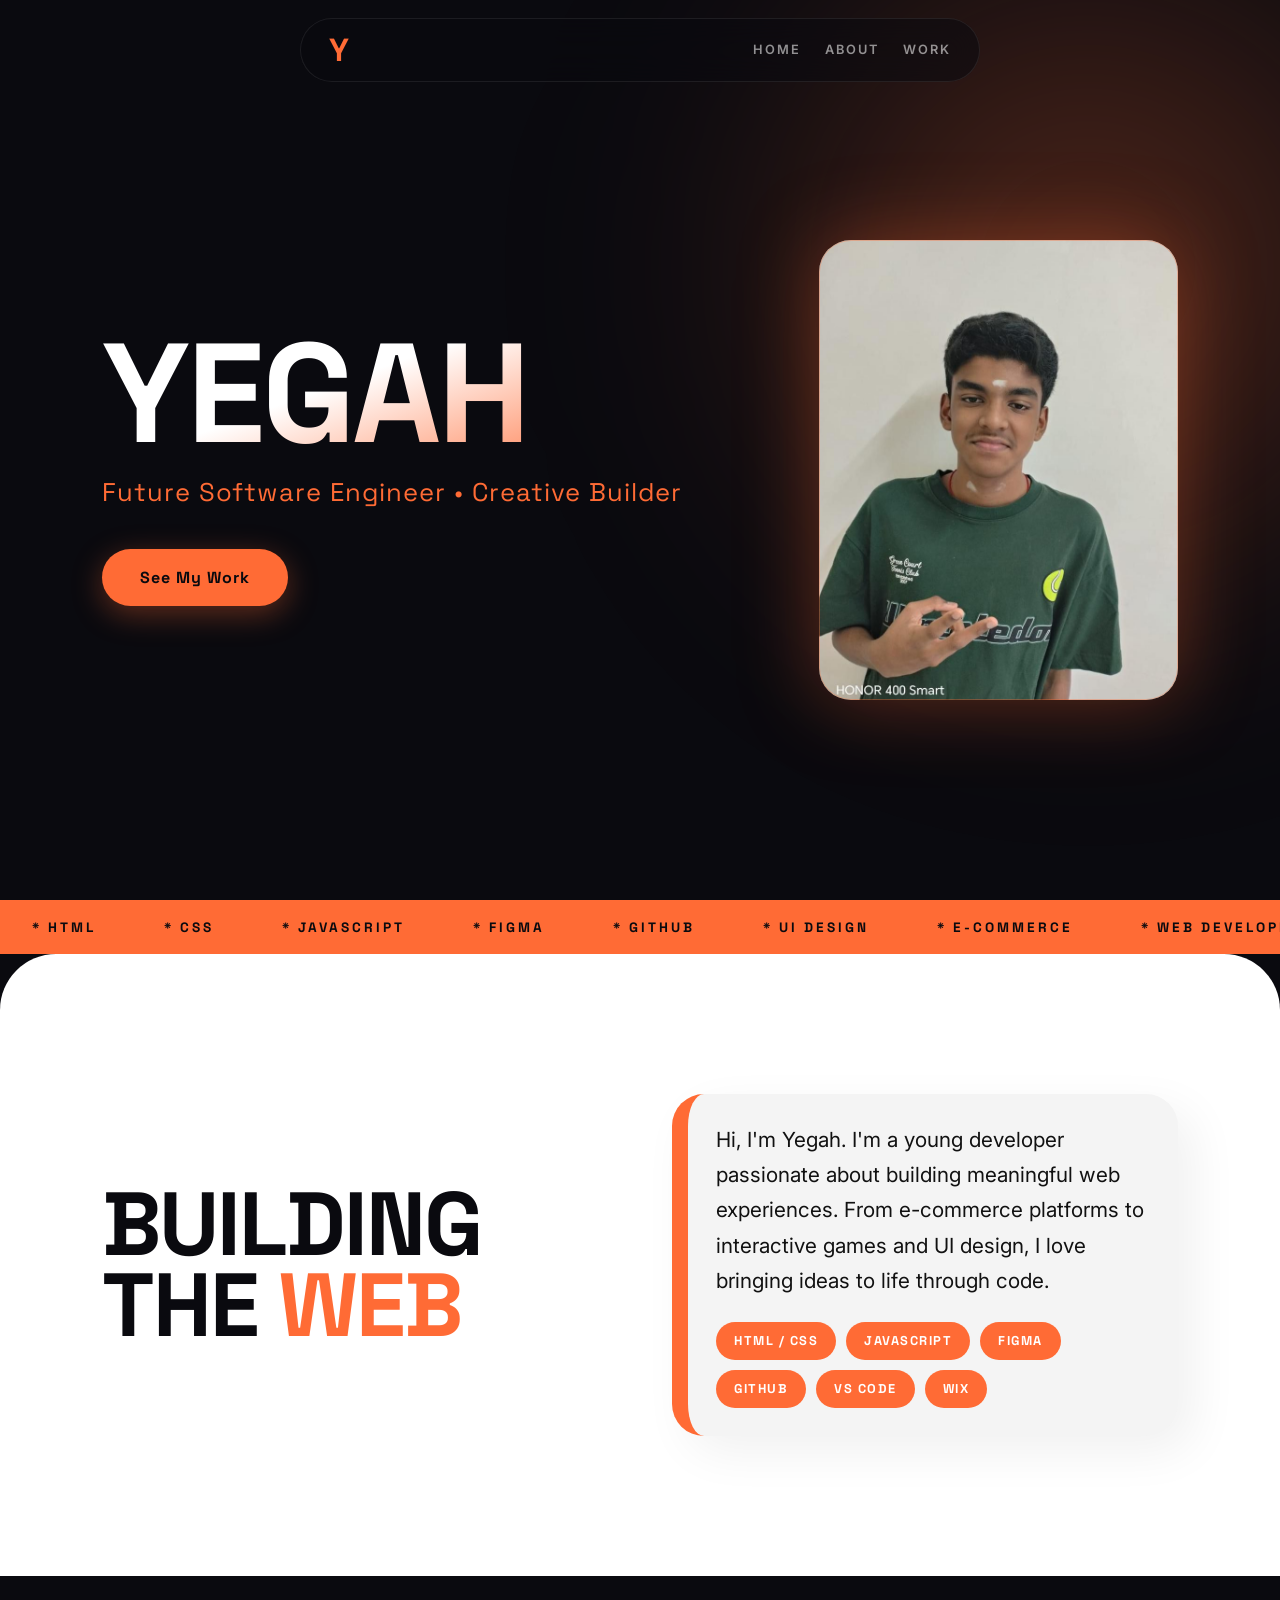
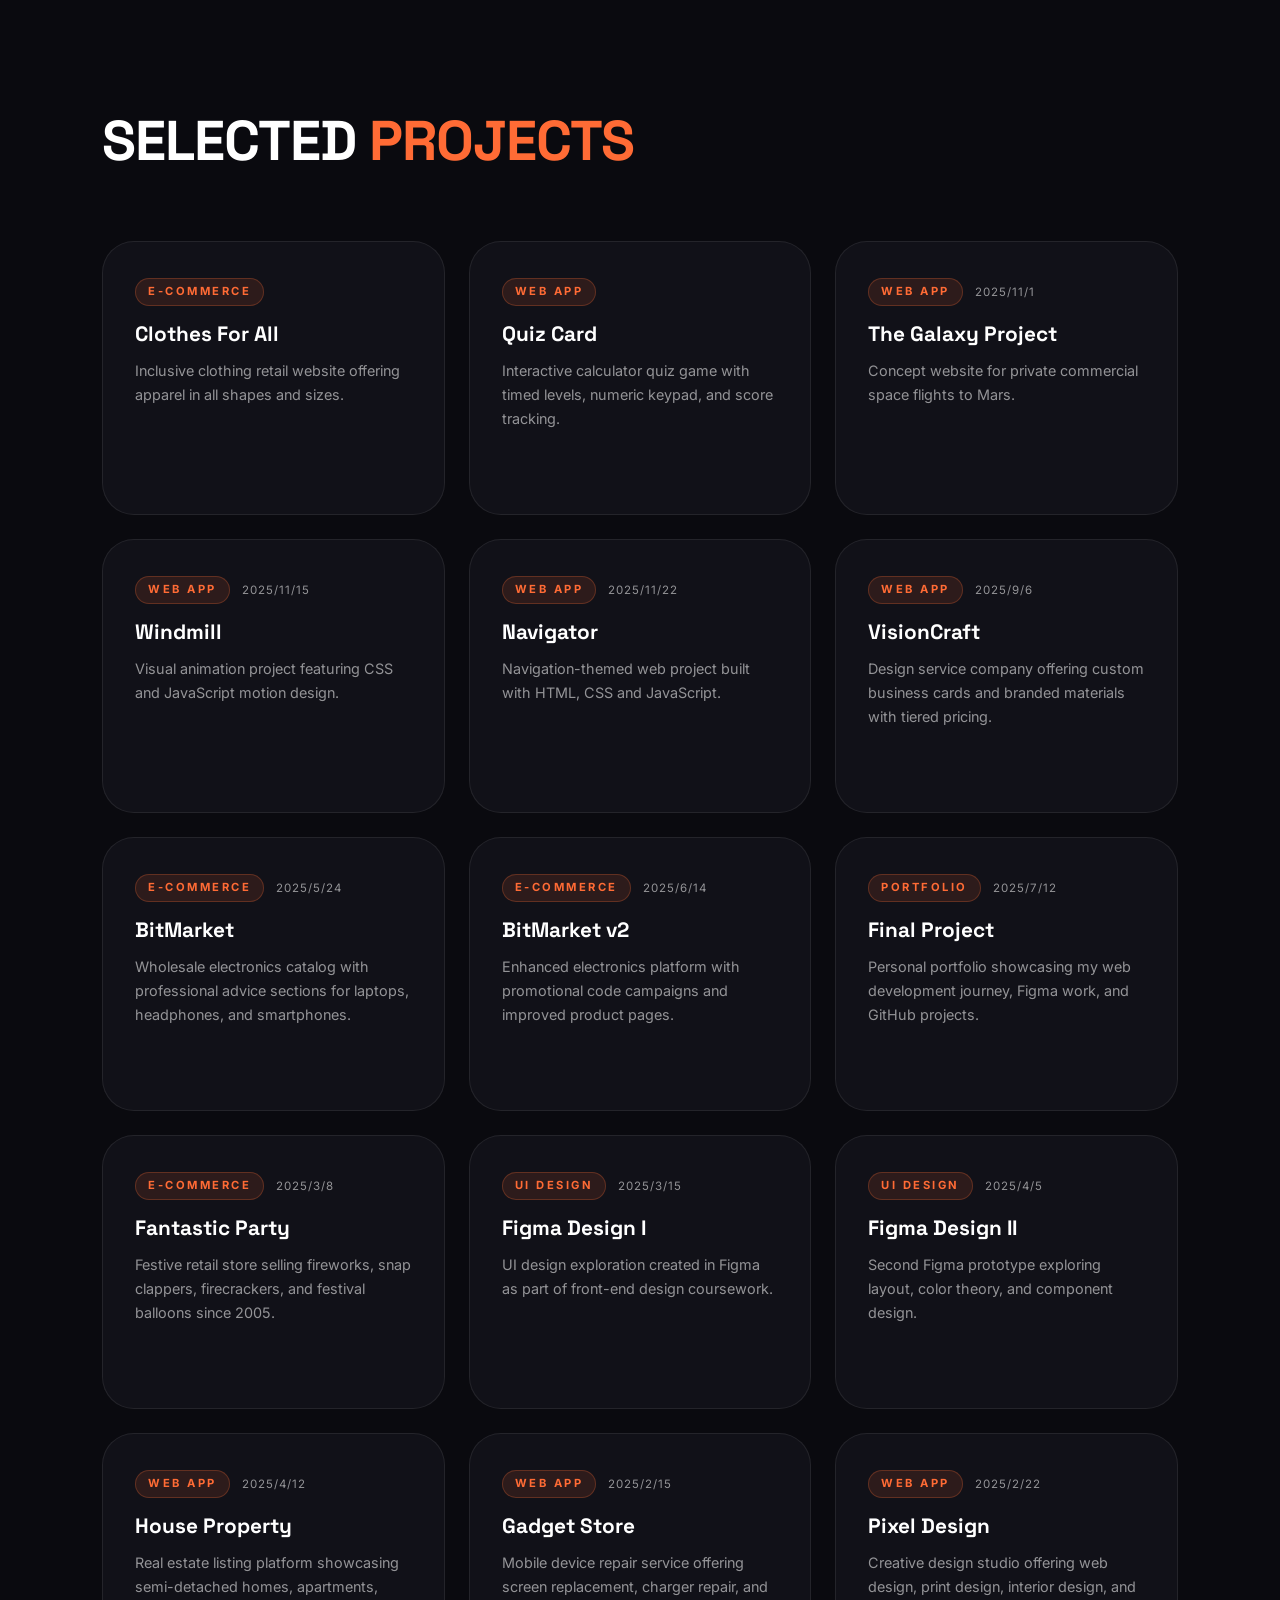
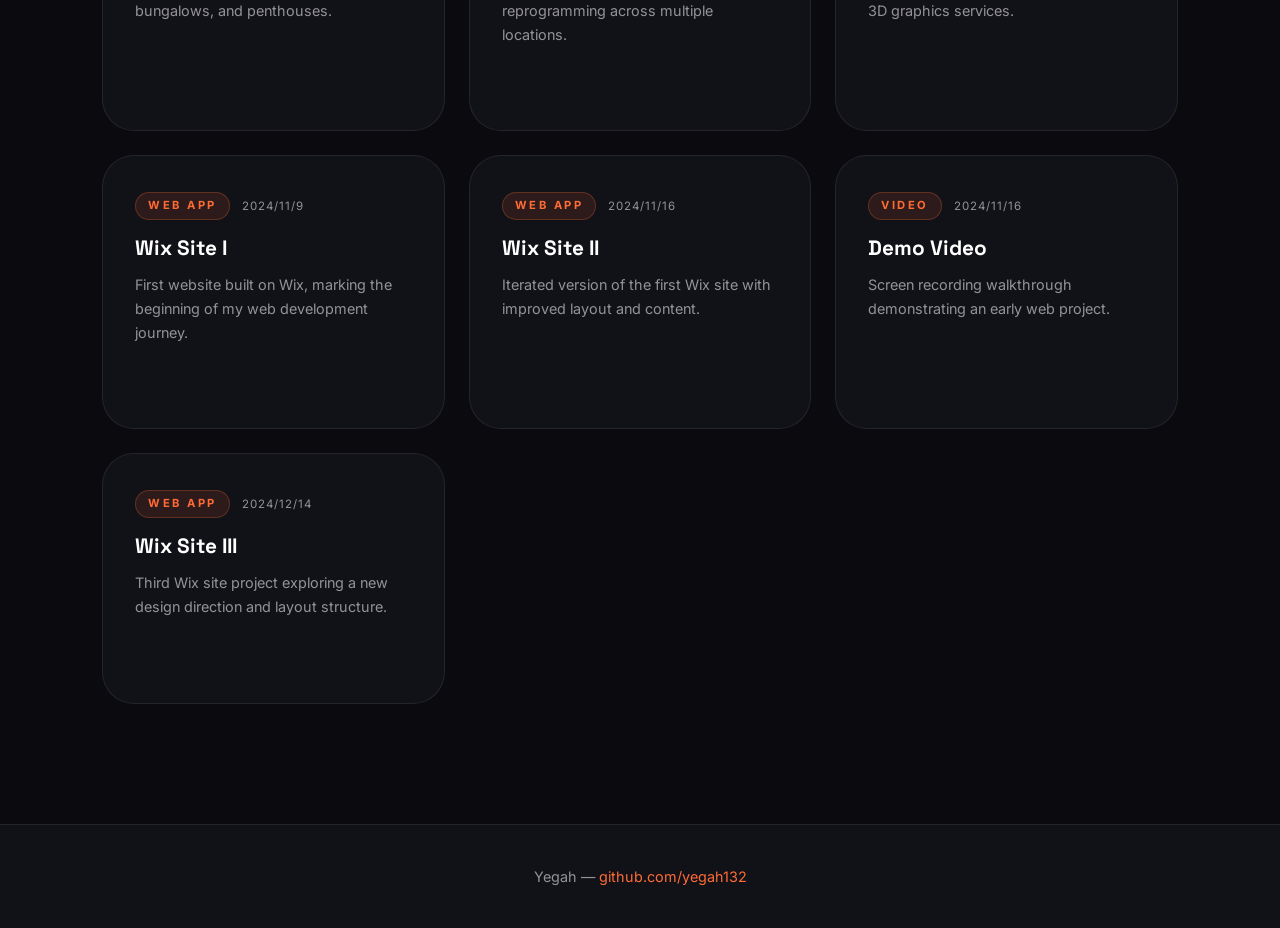
==== Yegah/index.html @ cb4def36 "add Yegah portfolio and expand all students' project lists - Add complete Yegah portfolio (index.htm" ====
<!DOCTYPE html>
<html lang="en">
<head>
    <meta charset="UTF-8">
    <meta name="viewport" content="width=device-width, initial-scale=1.0">
    <title>Yegah | Web Developer</title>
    <link rel="stylesheet" href="static/style.css">
    <link rel="preconnect" href="https://fonts.googleapis.com">
    <link rel="preconnect" href="https://fonts.gstatic.com" crossorigin>
    <link href="https://fonts.googleapis.com/css2?family=Space+Grotesk:wght@400;600;700&family=Inter:wght@300;400;500&display=swap" rel="stylesheet">
</head>
<body>

    <div class="blob"></div>

    <header>
        <a href="#home" class="logo">Y</a>
        <nav>
            <a href="#home">Home</a>
            <a href="#about">About</a>
            <a href="#projects">Work</a>
        </nav>
    </header>

    <section class="hero" id="home">
        <div class="hero-content">
            <h1>YEGAH</h1>
            <p class="tagline">Future Software Engineer &bull; Creative Builder</p>
            <a href="#projects" class="btn-folio">See My Work</a>
        </div>
        <div class="hero-image">
            <img src="assets/profile.jpeg" alt="Yegah">
        </div>
    </section>

    <div class="marquee-wrap">
        <div class="marquee-track">
            <span>HTML</span>
            <span>CSS</span>
            <span>JavaScript</span>
            <span>Figma</span>
            <span>GitHub</span>
            <span>UI Design</span>
            <span>E-Commerce</span>
            <span>Web Development</span>
            <span>HTML</span>
            <span>CSS</span>
            <span>JavaScript</span>
            <span>Figma</span>
            <span>GitHub</span>
            <span>UI Design</span>
            <span>E-Commerce</span>
            <span>Web Development</span>
        </div>
    </div>

    <section class="about" id="about">
        <div class="about-inner">
            <h2 class="about-heading">BUILDING<br>THE <em>WEB</em></h2>
            <div class="about-card">
                <p>
                    Hi, I'm Yegah. I'm a young developer passionate about building meaningful web experiences.
                    From e-commerce platforms to interactive games and UI design, I love bringing ideas to life through code.
                </p>
                <ul class="skills-list">
                    <li>HTML / CSS</li>
                    <li>JavaScript</li>
                    <li>Figma</li>
                    <li>GitHub</li>
                    <li>VS Code</li>
                    <li>Wix</li>
                </ul>
            </div>
        </div>
    </section>

    <section class="projects" id="projects">
        <h2 class="section-header">SELECTED <span>PROJECTS</span></h2>
        <div class="project-grid" id="project-grid"></div>
    </section>

    <footer>
        <p>Yegah &mdash; <a href="https://github.com/yegah132" target="_blank">github.com/yegah132</a></p>
    </footer>

    <script src="static/script.js"></script>
</body>
</html>
---- Yegah/static/style.css ----
:root {
    --bg: #0a0a0f;
    --surface: #111118;
    --accent: #ff6b35;
    --accent-glow: rgba(255, 107, 53, 0.35);
    --accent-dim: rgba(255, 107, 53, 0.12);
    --white: #ffffff;
    --muted: rgba(255, 255, 255, 0.55);
    --border: rgba(255, 255, 255, 0.08);
    --nav-bg: rgba(10, 10, 15, 0.55);
    --transition: all 0.55s cubic-bezier(0.23, 1, 0.32, 1);
    --radius-lg: 56px;
    --radius-md: 32px;
    --radius-pill: 999px;
}

*, *::before, *::after {
    margin: 0;
    padding: 0;
    box-sizing: border-box;
}

html {
    scroll-behavior: smooth;
    font-size: 16px;
}

body {
    background-color: var(--bg);
    color: var(--white);
    font-family: 'Inter', sans-serif;
    overflow-x: hidden;
    line-height: 1.6;
    -webkit-font-smoothing: antialiased;
}

/* --- Ambient blob --- */
.blob {
    position: fixed;
    top: -20vh;
    right: -20vw;
    width: 70vw;
    height: 70vw;
    background: radial-gradient(circle, var(--accent-glow) 0%, transparent 65%);
    z-index: -1;
    filter: blur(120px);
    pointer-events: none;
    animation: drift 22s infinite alternate ease-in-out;
}

@keyframes drift {
    from { transform: translate(0, 0) rotate(0deg); }
    to   { transform: translate(-12vw, 12vh) rotate(20deg); }
}

/* --- Navigation --- */
header {
    position: fixed;
    top: 18px;
    left: 50%;
    transform: translateX(-50%);
    width: min(680px, 90%);
    height: 64px;
    display: flex;
    justify-content: space-between;
    align-items: center;
    padding: 0 28px;
    z-index: 1000;
    background: var(--nav-bg);
    backdrop-filter: blur(16px);
    -webkit-backdrop-filter: blur(16px);
    border: 1px solid var(--border);
    border-radius: var(--radius-pill);
}

.logo {
    font-family: 'Space Grotesk', sans-serif;
    font-size: 2rem;
    font-weight: 700;
    color: var(--accent);
    text-decoration: none;
    line-height: 1;
}

nav {
    display: flex;
    gap: 24px;
}

nav a {
    text-decoration: none;
    color: var(--muted);
    font-size: 0.8rem;
    font-weight: 600;
    letter-spacing: 2px;
    text-transform: uppercase;
    transition: var(--transition);
}

nav a:hover {
    color: var(--accent);
}

/* --- Hero --- */
.hero {
    min-height: 100vh;
    display: flex;
    align-items: center;
    justify-content: space-between;
    gap: 40px;
    padding: 120px 8% 80px;
}

.hero-content {
    flex: 1;
    max-width: 600px;
}

.hero-content h1 {
    font-family: 'Space Grotesk', sans-serif;
    font-size: clamp(4.5rem, 11vw, 10rem);
    font-weight: 700;
    line-height: 0.85;
    letter-spacing: -3px;
    background: linear-gradient(160deg, var(--white) 40%, var(--accent) 100%);
    -webkit-background-clip: text;
    -webkit-text-fill-color: transparent;
    background-clip: text;
}

.hero-content .tagline {
    font-family: 'Space Grotesk', sans-serif;
    font-size: clamp(1.1rem, 2.5vw, 1.6rem);
    color: var(--accent);
    margin: 18px 0 36px;
    font-weight: 400;
    letter-spacing: 1px;
}

.btn-folio {
    display: inline-block;
    padding: 16px 38px;
    background: var(--accent);
    color: var(--bg);
    font-family: 'Space Grotesk', sans-serif;
    font-size: 1rem;
    font-weight: 700;
    letter-spacing: 1px;
    text-decoration: none;
    border-radius: var(--radius-pill);
    transition: var(--transition);
    box-shadow: 0 8px 30px var(--accent-glow);
}

.btn-folio:hover {
    transform: translateY(-4px);
    background: var(--white);
    box-shadow: 0 14px 40px var(--accent-glow);
}

.hero-image {
    flex-shrink: 0;
    width: clamp(220px, 28vw, 380px);
    height: clamp(280px, 36vw, 480px);
    border-radius: var(--radius-md);
    overflow: hidden;
    position: relative;
    box-shadow: 0 0 80px var(--accent-glow);
    transition: var(--transition);
}

.hero-image::after {
    content: '';
    position: absolute;
    inset: 0;
    border-radius: var(--radius-md);
    border: 1.5px solid rgba(255, 107, 53, 0.35);
}

.hero-image:hover {
    box-shadow: 0 0 120px rgba(255, 107, 53, 0.5);
    transform: scale(1.02);
}

.hero-image img {
    width: 100%;
    height: 100%;
    object-fit: cover;
    display: block;
}

/* --- Marquee --- */
.marquee-wrap {
    overflow: hidden;
    background: var(--accent);
    padding: 14px 0;
    white-space: nowrap;
}

.marquee-track {
    display: inline-block;
    animation: scroll-left 28s linear infinite;
}

.marquee-track span {
    font-family: 'Space Grotesk', sans-serif;
    font-size: 0.85rem;
    font-weight: 700;
    letter-spacing: 3px;
    text-transform: uppercase;
    color: var(--bg);
    margin: 0 32px;
}

.marquee-track span::before {
    content: '* ';
}

@keyframes scroll-left {
    from { transform: translateX(0); }
    to   { transform: translateX(-50%); }
}

/* --- About --- */
.about {
    background: var(--white);
    color: #0a0a0f;
    padding: 140px 8%;
    border-radius: var(--radius-lg) var(--radius-lg) 0 0;
}

.about-inner {
    display: grid;
    grid-template-columns: repeat(auto-fit, minmax(280px, 1fr));
    gap: 64px;
    align-items: center;
    max-width: 1100px;
    margin: 0 auto;
}

.about-heading {
    font-family: 'Space Grotesk', sans-serif;
    font-size: clamp(3rem, 7vw, 6.5rem);
    font-weight: 700;
    line-height: 0.9;
    letter-spacing: -2px;
    color: #0a0a0f;
}

.about-heading em {
    color: var(--accent);
    font-style: normal;
}

.about-card {
    background: #f4f4f4;
    padding: clamp(28px, 5%, 52px);
    border-radius: var(--radius-md);
    border-left: 16px solid var(--accent);
    font-size: clamp(1rem, 1.8vw, 1.3rem);
    line-height: 1.7;
    color: #111;
    box-shadow: 16px 16px 48px rgba(0, 0, 0, 0.06);
}

.skills-list {
    display: flex;
    flex-wrap: wrap;
    gap: 10px;
    margin-top: 24px;
    list-style: none;
}

.skills-list li {
    background: var(--accent);
    color: #fff;
    font-family: 'Space Grotesk', sans-serif;
    font-size: 0.8rem;
    font-weight: 700;
    letter-spacing: 1.5px;
    text-transform: uppercase;
    padding: 8px 18px;
    border-radius: var(--radius-pill);
}

/* --- Projects --- */
.projects {
    padding: 120px 8%;
    background: var(--bg);
}

.section-header {
    font-family: 'Space Grotesk', sans-serif;
    font-size: clamp(2rem, 5vw, 3.5rem);
    font-weight: 700;
    letter-spacing: -1px;
    margin-bottom: 56px;
    color: var(--white);
}

.section-header span {
    color: var(--accent);
}

.project-grid {
    display: grid;
    grid-template-columns: repeat(auto-fill, minmax(300px, 1fr));
    gap: 24px;
}

.project-card {
    background: var(--surface);
    border: 1px solid var(--border);
    border-radius: var(--radius-md);
    padding: 36px 32px;
    display: flex;
    flex-direction: column;
    gap: 12px;
    text-decoration: none;
    color: var(--white);
    position: relative;
    overflow: hidden;
    transition: var(--transition);
    min-height: 220px;
}

.project-card::before {
    content: '';
    position: absolute;
    inset: 0;
    background: var(--accent-dim);
    opacity: 0;
    transition: var(--transition);
}

.project-card:hover {
    border-color: var(--accent);
    transform: translateY(-8px);
    box-shadow: 0 20px 50px var(--accent-glow);
}

.project-card:hover::before {
    opacity: 1;
}

.card-meta {
    display: flex;
    align-items: center;
    gap: 12px;
}

.card-category {
    font-size: 0.7rem;
    font-weight: 700;
    letter-spacing: 2.5px;
    text-transform: uppercase;
    color: var(--accent);
    background: var(--accent-dim);
    padding: 4px 12px;
    border-radius: var(--radius-pill);
    border: 1px solid rgba(255, 107, 53, 0.25);
}

.card-date {
    font-size: 0.72rem;
    color: var(--muted);
    letter-spacing: 1px;
}

.card-title {
    font-family: 'Space Grotesk', sans-serif;
    font-size: 1.3rem;
    font-weight: 700;
    line-height: 1.2;
    color: var(--white);
    margin-top: 4px;
}

.card-desc {
    font-size: 0.9rem;
    color: var(--muted);
    line-height: 1.65;
    flex: 1;
}

.card-arrow {
    font-size: 1.4rem;
    color: var(--accent);
    align-self: flex-end;
    transition: var(--transition);
    opacity: 0;
}

.project-card:hover .card-arrow {
    opacity: 1;
    transform: translateY(-3px);
}

/* --- Footer --- */
footer {
    background: var(--surface);
    border-top: 1px solid var(--border);
    text-align: center;
    padding: 40px 20px;
    font-size: 0.9rem;
    color: var(--muted);
}

footer a {
    color: var(--accent);
    text-decoration: none;
}

footer a:hover {
    text-decoration: underline;
}

/* --- Responsive --- */
@media (max-width: 860px) {
    header {
        top: 12px;
        width: 92%;
        height: 56px;
        padding: 0 20px;
    }

    .hero {
        flex-direction: column-reverse;
        text-align: center;
        padding-top: 130px;
        align-items: center;
    }

    .hero-content {
        max-width: 100%;
    }

    .hero-image {
        width: 200px;
        height: 250px;
    }

    .about {
        padding: 100px 6%;
    }

    .projects {
        padding: 80px 6%;
    }
}
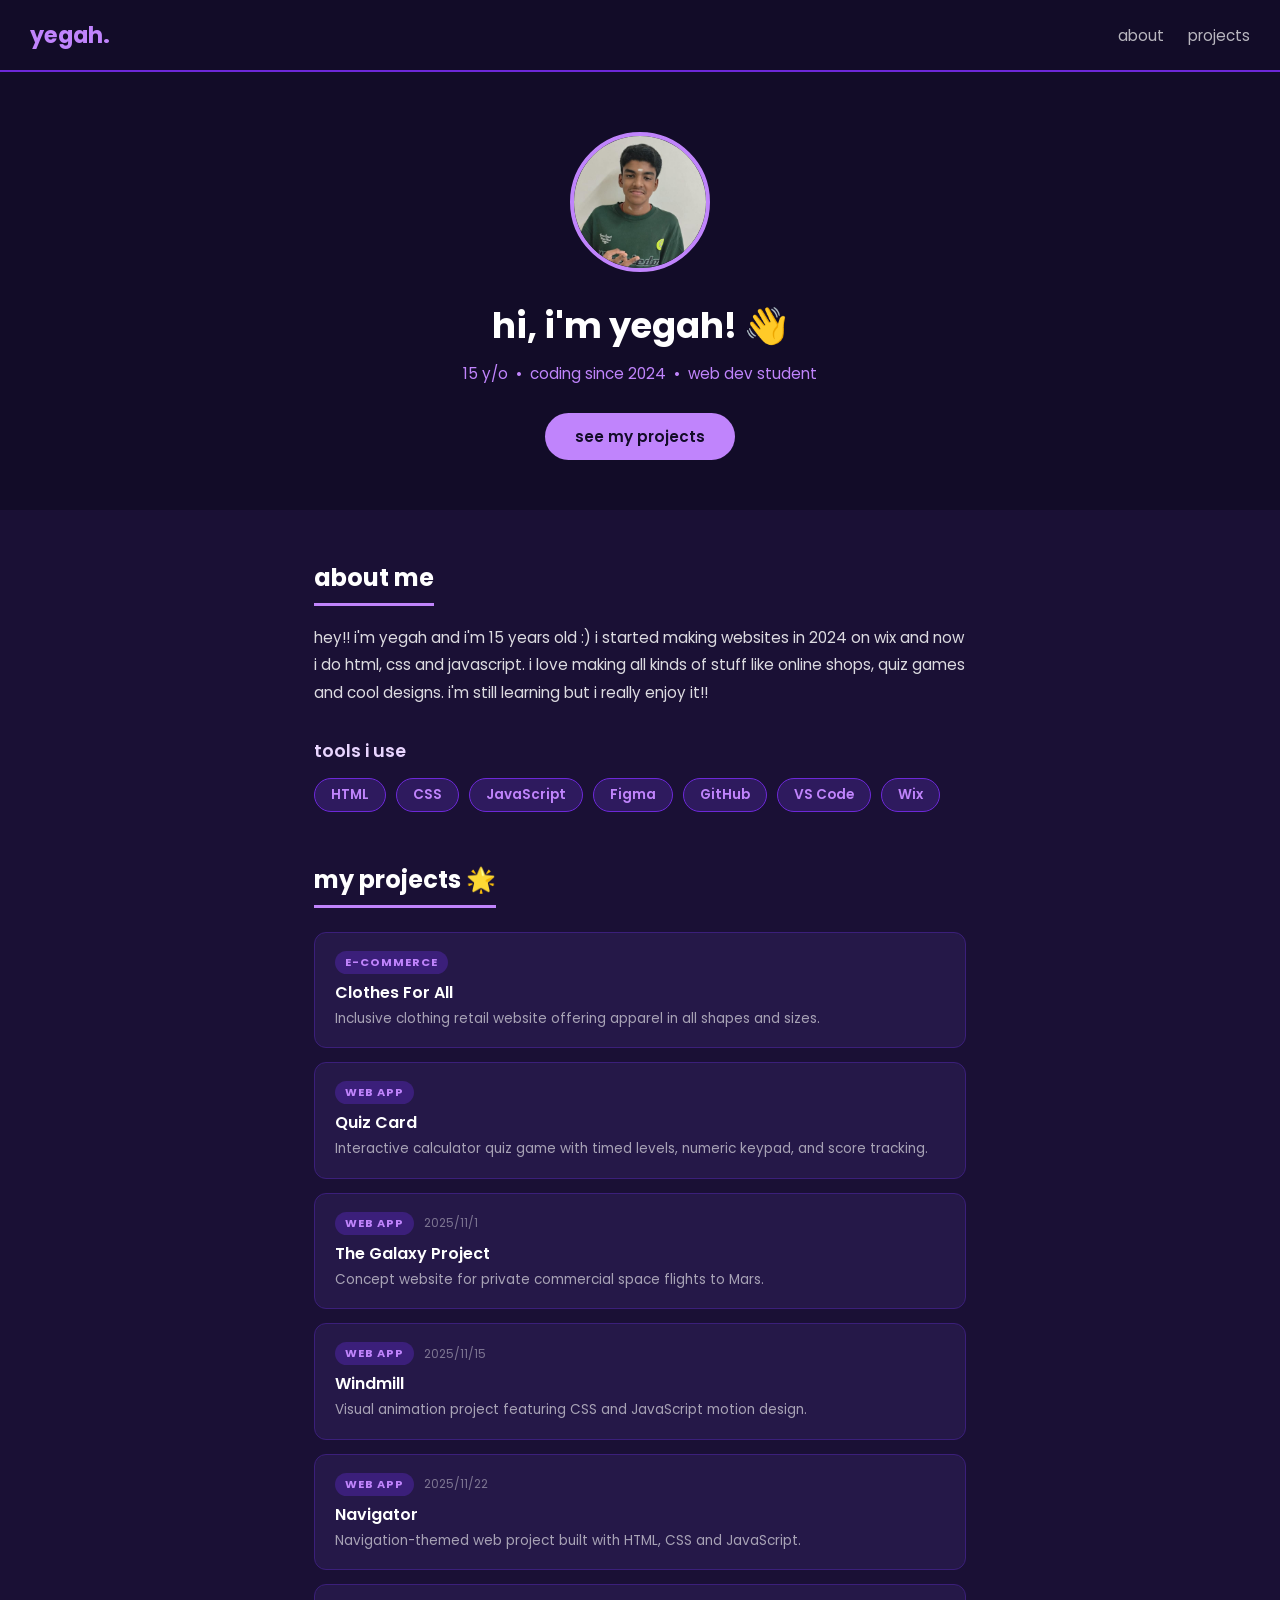
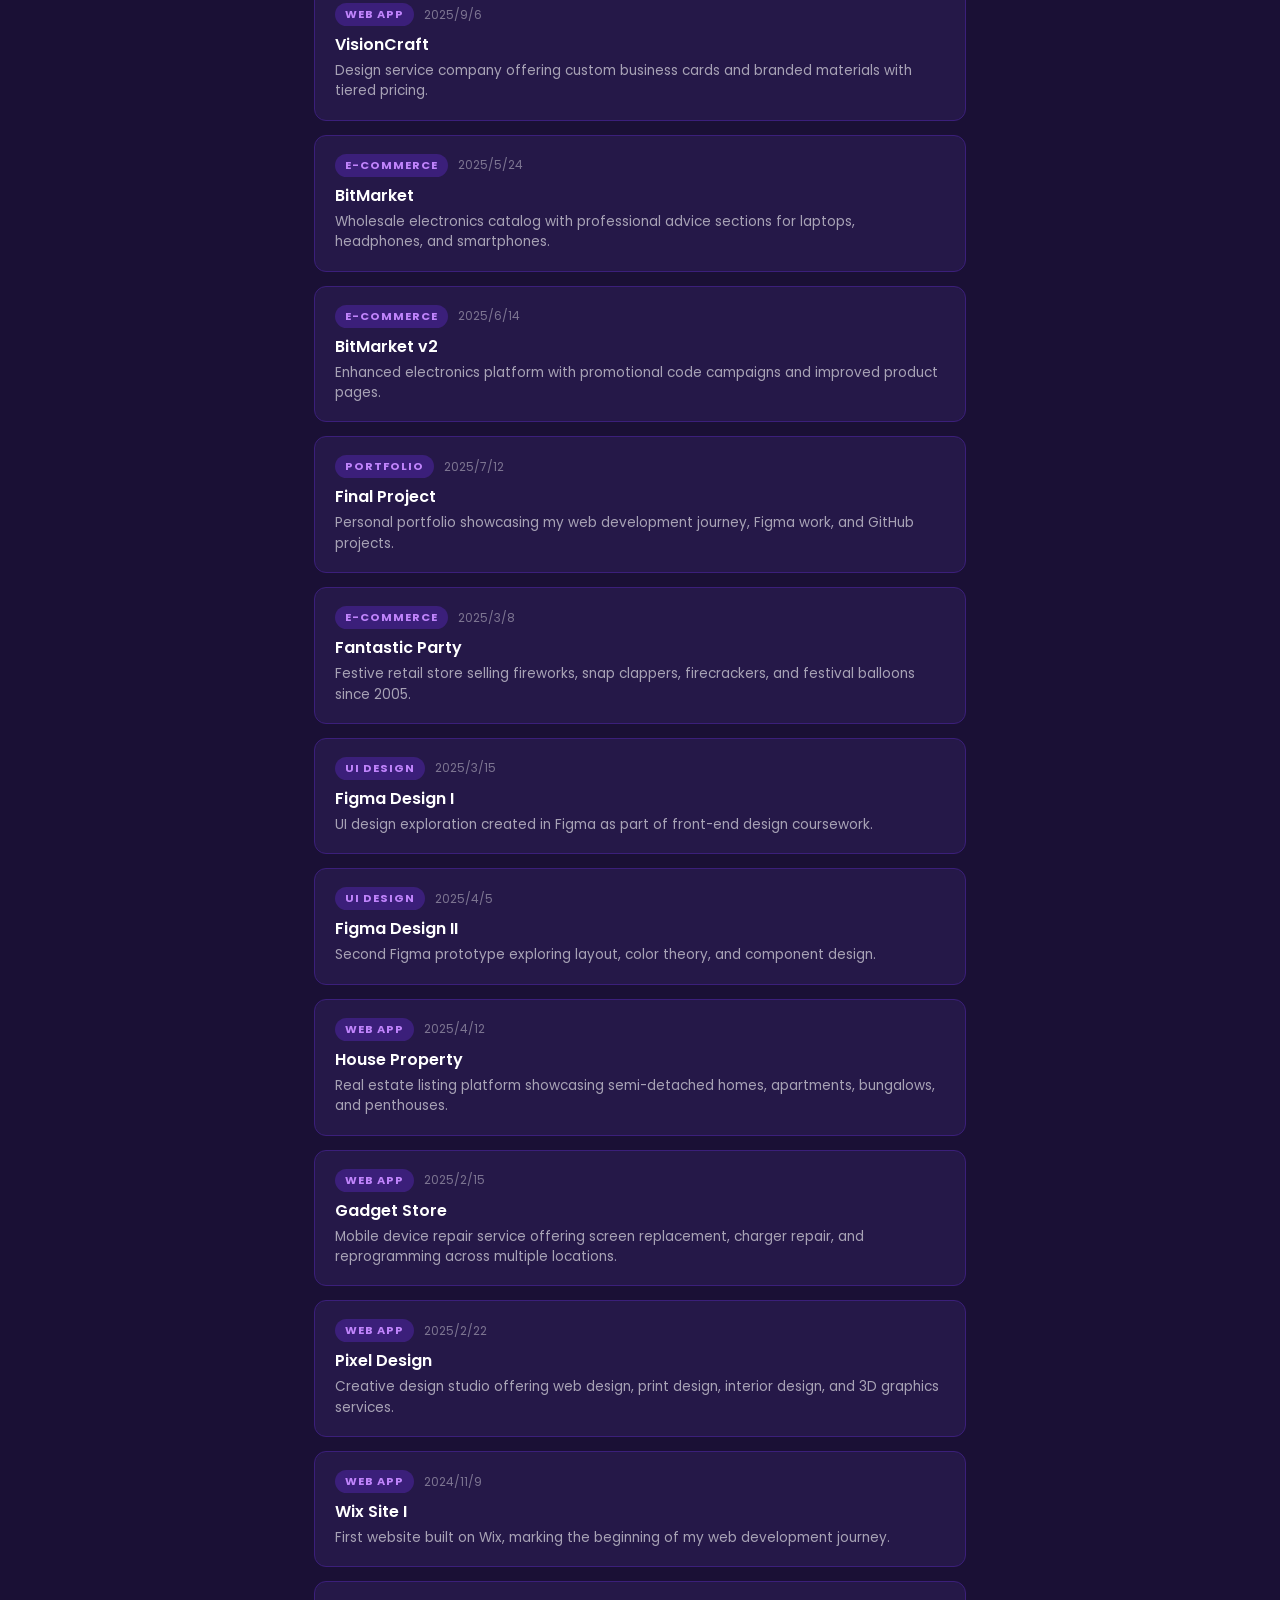
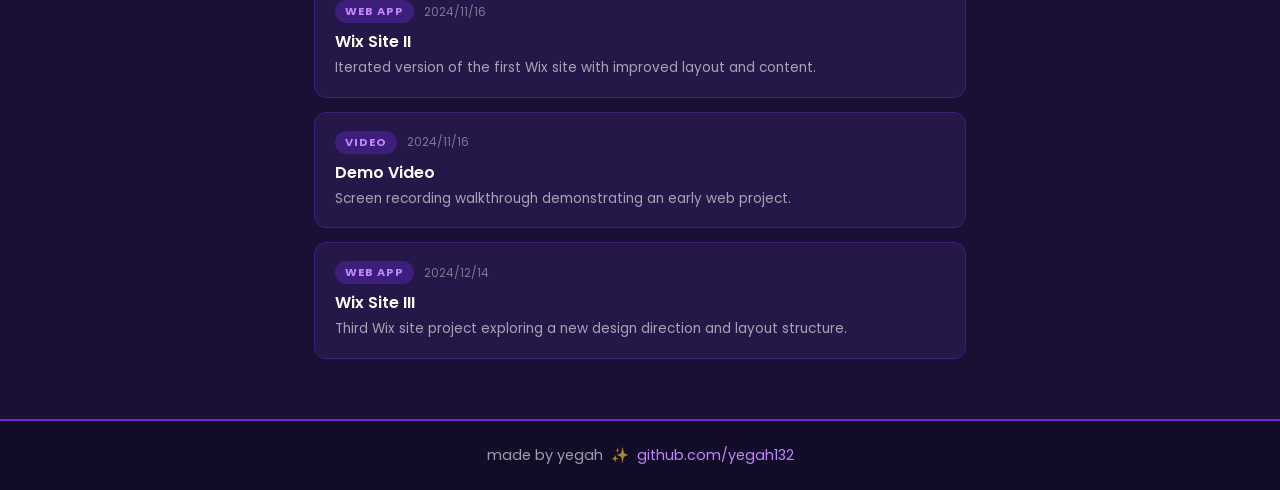
==== commit 923ef433: "redesign Yegah portfolio to match student-level aesthetic Replace agency-style design (blob, marquee" ====
--- a/Yegah/index.html
+++ b/Yegah/index.html
@@ -3,86 +3,59 @@
 <head>
     <meta charset="UTF-8">
     <meta name="viewport" content="width=device-width, initial-scale=1.0">
-    <title>Yegah | Web Developer</title>
+    <title>Yegah's Portfolio</title>
     <link rel="stylesheet" href="static/style.css">
     <link rel="preconnect" href="https://fonts.googleapis.com">
     <link rel="preconnect" href="https://fonts.gstatic.com" crossorigin>
-    <link href="https://fonts.googleapis.com/css2?family=Space+Grotesk:wght@400;600;700&family=Inter:wght@300;400;500&display=swap" rel="stylesheet">
+    <link href="https://fonts.googleapis.com/css2?family=Poppins:wght@400;600;700&display=swap" rel="stylesheet">
 </head>
 <body>
 
-    <div class="blob"></div>
+<header>
+    <span class="logo">yegah.</span>
+    <nav>
+        <a href="#about">about</a>
+        <a href="#projects">projects</a>
+    </nav>
+</header>
 
-    <header>
-        <a href="#home" class="logo">Y</a>
-        <nav>
-            <a href="#home">Home</a>
-            <a href="#about">About</a>
-            <a href="#projects">Work</a>
-        </nav>
-    </header>
+<section class="hero" id="home">
+    <img src="assets/profile.jpeg" alt="Yegah" class="profile-pic">
+    <h1>hi, i'm yegah! &#128075;</h1>
+    <p class="tagline">15 y/o &nbsp;&bull;&nbsp; coding since 2024 &nbsp;&bull;&nbsp; web dev student</p>
+    <a href="#projects" class="btn">see my projects</a>
+</section>
 
-    <section class="hero" id="home">
-        <div class="hero-content">
-            <h1>YEGAH</h1>
-            <p class="tagline">Future Software Engineer &bull; Creative Builder</p>
-            <a href="#projects" class="btn-folio">See My Work</a>
-        </div>
-        <div class="hero-image">
-            <img src="assets/profile.jpeg" alt="Yegah">
-        </div>
-    </section>
+<section class="about" id="about">
+    <h2>about me</h2>
+    <p>
+        hey!! i'm yegah and i'm 15 years old :)
+        i started making websites in 2024 on wix and now i do html, css and javascript.
+        i love making all kinds of stuff like online shops, quiz games and cool designs.
+        i'm still learning but i really enjoy it!!
+    </p>
 
-    <div class="marquee-wrap">
-        <div class="marquee-track">
-            <span>HTML</span>
-            <span>CSS</span>
-            <span>JavaScript</span>
-            <span>Figma</span>
-            <span>GitHub</span>
-            <span>UI Design</span>
-            <span>E-Commerce</span>
-            <span>Web Development</span>
-            <span>HTML</span>
-            <span>CSS</span>
-            <span>JavaScript</span>
-            <span>Figma</span>
-            <span>GitHub</span>
-            <span>UI Design</span>
-            <span>E-Commerce</span>
-            <span>Web Development</span>
-        </div>
-    </div>
+    <h3>tools i use</h3>
+    <ul class="skills">
+        <li>HTML</li>
+        <li>CSS</li>
+        <li>JavaScript</li>
+        <li>Figma</li>
+        <li>GitHub</li>
+        <li>VS Code</li>
+        <li>Wix</li>
+    </ul>
+</section>
 
-    <section class="about" id="about">
-        <div class="about-inner">
-            <h2 class="about-heading">BUILDING<br>THE <em>WEB</em></h2>
-            <div class="about-card">
-                <p>
-                    Hi, I'm Yegah. I'm a young developer passionate about building meaningful web experiences.
-                    From e-commerce platforms to interactive games and UI design, I love bringing ideas to life through code.
-                </p>
-                <ul class="skills-list">
-                    <li>HTML / CSS</li>
-                    <li>JavaScript</li>
-                    <li>Figma</li>
-                    <li>GitHub</li>
-                    <li>VS Code</li>
-                    <li>Wix</li>
-                </ul>
-            </div>
-        </div>
-    </section>
+<section class="projects" id="projects">
+    <h2>my projects &#127775;</h2>
+    <div id="project-grid"></div>
+</section>
 
-    <section class="projects" id="projects">
-        <h2 class="section-header">SELECTED <span>PROJECTS</span></h2>
-        <div class="project-grid" id="project-grid"></div>
-    </section>
+<footer>
+    <p>made by yegah &nbsp;&#10024;&nbsp; <a href="https://github.com/yegah132" target="_blank">github.com/yegah132</a></p>
+</footer>
 
-    <footer>
-        <p>Yegah &mdash; <a href="https://github.com/yegah132" target="_blank">github.com/yegah132</a></p>
-    </footer>
-
-    <script src="static/script.js"></script>
+<script src="static/script.js"></script>
 </body>
 </html>
--- a/Yegah/static/style.css
+++ b/Yegah/static/style.css
@@ -1,85 +1,29 @@
-:root {
-    --bg: #0a0a0f;
-    --surface: #111118;
-    --accent: #ff6b35;
-    --accent-glow: rgba(255, 107, 53, 0.35);
-    --accent-dim: rgba(255, 107, 53, 0.12);
-    --white: #ffffff;
-    --muted: rgba(255, 255, 255, 0.55);
-    --border: rgba(255, 255, 255, 0.08);
-    --nav-bg: rgba(10, 10, 15, 0.55);
-    --transition: all 0.55s cubic-bezier(0.23, 1, 0.32, 1);
-    --radius-lg: 56px;
-    --radius-md: 32px;
-    --radius-pill: 999px;
-}
-
-*, *::before, *::after {
+* {
     margin: 0;
     padding: 0;
     box-sizing: border-box;
 }
 
-html {
-    scroll-behavior: smooth;
-    font-size: 16px;
-}
-
 body {
-    background-color: var(--bg);
-    color: var(--white);
-    font-family: 'Inter', sans-serif;
-    overflow-x: hidden;
-    line-height: 1.6;
-    -webkit-font-smoothing: antialiased;
-}
-
-/* --- Ambient blob --- */
-.blob {
-    position: fixed;
-    top: -20vh;
-    right: -20vw;
-    width: 70vw;
-    height: 70vw;
-    background: radial-gradient(circle, var(--accent-glow) 0%, transparent 65%);
-    z-index: -1;
-    filter: blur(120px);
-    pointer-events: none;
-    animation: drift 22s infinite alternate ease-in-out;
-}
-
-@keyframes drift {
-    from { transform: translate(0, 0) rotate(0deg); }
-    to   { transform: translate(-12vw, 12vh) rotate(20deg); }
-}
-
-/* --- Navigation --- */
+    font-family: 'Poppins', sans-serif;
+    background: #1a1035;
+    color: #fff;
+}
+
+/* --- header --- */
 header {
-    position: fixed;
-    top: 18px;
-    left: 50%;
-    transform: translateX(-50%);
-    width: min(680px, 90%);
-    height: 64px;
     display: flex;
     justify-content: space-between;
     align-items: center;
-    padding: 0 28px;
-    z-index: 1000;
-    background: var(--nav-bg);
-    backdrop-filter: blur(16px);
-    -webkit-backdrop-filter: blur(16px);
-    border: 1px solid var(--border);
-    border-radius: var(--radius-pill);
+    padding: 18px 30px;
+    background: #120c28;
+    border-bottom: 2px solid #6d28d9;
 }
 
 .logo {
-    font-family: 'Space Grotesk', sans-serif;
-    font-size: 2rem;
-    font-weight: 700;
-    color: var(--accent);
-    text-decoration: none;
-    line-height: 1;
+    font-size: 1.4rem;
+    font-weight: 700;
+    color: #c084fc;
 }
 
 nav {
@@ -89,325 +33,195 @@
 
 nav a {
     text-decoration: none;
-    color: var(--muted);
-    font-size: 0.8rem;
-    font-weight: 600;
-    letter-spacing: 2px;
-    text-transform: uppercase;
-    transition: var(--transition);
+    color: rgba(255, 255, 255, 0.7);
+    font-size: 0.95rem;
+    transition: color 0.2s;
 }
 
 nav a:hover {
-    color: var(--accent);
-}
-
-/* --- Hero --- */
+    color: #c084fc;
+}
+
+/* --- hero --- */
 .hero {
-    min-height: 100vh;
-    display: flex;
-    align-items: center;
-    justify-content: space-between;
-    gap: 40px;
-    padding: 120px 8% 80px;
-}
-
-.hero-content {
-    flex: 1;
-    max-width: 600px;
-}
-
-.hero-content h1 {
-    font-family: 'Space Grotesk', sans-serif;
-    font-size: clamp(4.5rem, 11vw, 10rem);
-    font-weight: 700;
-    line-height: 0.85;
-    letter-spacing: -3px;
-    background: linear-gradient(160deg, var(--white) 40%, var(--accent) 100%);
-    -webkit-background-clip: text;
-    -webkit-text-fill-color: transparent;
-    background-clip: text;
-}
-
-.hero-content .tagline {
-    font-family: 'Space Grotesk', sans-serif;
-    font-size: clamp(1.1rem, 2.5vw, 1.6rem);
-    color: var(--accent);
-    margin: 18px 0 36px;
-    font-weight: 400;
-    letter-spacing: 1px;
-}
-
-.btn-folio {
+    text-align: center;
+    padding: 60px 20px 50px;
+    background: #120c28;
+}
+
+.profile-pic {
+    width: 140px;
+    height: 140px;
+    border-radius: 50%;
+    object-fit: cover;
+    border: 4px solid #c084fc;
+    margin-bottom: 20px;
+}
+
+.hero h1 {
+    font-size: 2.2rem;
+    font-weight: 700;
+    margin-bottom: 10px;
+}
+
+.tagline {
+    color: #c084fc;
+    font-size: 0.95rem;
+    margin-bottom: 28px;
+}
+
+.btn {
     display: inline-block;
-    padding: 16px 38px;
-    background: var(--accent);
-    color: var(--bg);
-    font-family: 'Space Grotesk', sans-serif;
-    font-size: 1rem;
-    font-weight: 700;
-    letter-spacing: 1px;
-    text-decoration: none;
-    border-radius: var(--radius-pill);
-    transition: var(--transition);
-    box-shadow: 0 8px 30px var(--accent-glow);
-}
-
-.btn-folio:hover {
-    transform: translateY(-4px);
-    background: var(--white);
-    box-shadow: 0 14px 40px var(--accent-glow);
-}
-
-.hero-image {
-    flex-shrink: 0;
-    width: clamp(220px, 28vw, 380px);
-    height: clamp(280px, 36vw, 480px);
-    border-radius: var(--radius-md);
-    overflow: hidden;
-    position: relative;
-    box-shadow: 0 0 80px var(--accent-glow);
-    transition: var(--transition);
-}
-
-.hero-image::after {
-    content: '';
-    position: absolute;
-    inset: 0;
-    border-radius: var(--radius-md);
-    border: 1.5px solid rgba(255, 107, 53, 0.35);
-}
-
-.hero-image:hover {
-    box-shadow: 0 0 120px rgba(255, 107, 53, 0.5);
-    transform: scale(1.02);
-}
-
-.hero-image img {
-    width: 100%;
-    height: 100%;
-    object-fit: cover;
-    display: block;
-}
-
-/* --- Marquee --- */
-.marquee-wrap {
-    overflow: hidden;
-    background: var(--accent);
-    padding: 14px 0;
-    white-space: nowrap;
-}
-
-.marquee-track {
+    background: #c084fc;
+    color: #120c28;
+    text-decoration: none;
+    padding: 12px 30px;
+    border-radius: 30px;
+    font-weight: 600;
+    font-size: 0.95rem;
+    transition: background 0.2s;
+}
+
+.btn:hover {
+    background: #a855f7;
+}
+
+/* --- about --- */
+.about {
+    max-width: 700px;
+    margin: 0 auto;
+    padding: 50px 24px;
+}
+
+.about h2 {
+    font-size: 1.5rem;
+    font-weight: 700;
+    border-bottom: 3px solid #c084fc;
+    padding-bottom: 8px;
+    margin-bottom: 18px;
     display: inline-block;
-    animation: scroll-left 28s linear infinite;
-}
-
-.marquee-track span {
-    font-family: 'Space Grotesk', sans-serif;
-    font-size: 0.85rem;
-    font-weight: 700;
-    letter-spacing: 3px;
-    text-transform: uppercase;
-    color: var(--bg);
-    margin: 0 32px;
-}
-
-.marquee-track span::before {
-    content: '* ';
-}
-
-@keyframes scroll-left {
-    from { transform: translateX(0); }
-    to   { transform: translateX(-50%); }
-}
-
-/* --- About --- */
-.about {
-    background: var(--white);
-    color: #0a0a0f;
-    padding: 140px 8%;
-    border-radius: var(--radius-lg) var(--radius-lg) 0 0;
-}
-
-.about-inner {
-    display: grid;
-    grid-template-columns: repeat(auto-fit, minmax(280px, 1fr));
-    gap: 64px;
-    align-items: center;
-    max-width: 1100px;
-    margin: 0 auto;
-}
-
-.about-heading {
-    font-family: 'Space Grotesk', sans-serif;
-    font-size: clamp(3rem, 7vw, 6.5rem);
-    font-weight: 700;
-    line-height: 0.9;
-    letter-spacing: -2px;
-    color: #0a0a0f;
-}
-
-.about-heading em {
-    color: var(--accent);
-    font-style: normal;
-}
-
-.about-card {
-    background: #f4f4f4;
-    padding: clamp(28px, 5%, 52px);
-    border-radius: var(--radius-md);
-    border-left: 16px solid var(--accent);
-    font-size: clamp(1rem, 1.8vw, 1.3rem);
-    line-height: 1.7;
-    color: #111;
-    box-shadow: 16px 16px 48px rgba(0, 0, 0, 0.06);
-}
-
-.skills-list {
+}
+
+.about p {
+    line-height: 1.8;
+    color: rgba(255, 255, 255, 0.85);
+    font-size: 0.95rem;
+    margin-bottom: 32px;
+}
+
+.about h3 {
+    font-size: 1.1rem;
+    font-weight: 600;
+    margin-bottom: 14px;
+    color: #e9d5ff;
+}
+
+.skills {
     display: flex;
     flex-wrap: wrap;
     gap: 10px;
-    margin-top: 24px;
     list-style: none;
 }
 
-.skills-list li {
-    background: var(--accent);
+.skills li {
+    background: #2e1a5e;
+    color: #c084fc;
+    border: 1px solid #6d28d9;
+    padding: 6px 16px;
+    border-radius: 20px;
+    font-size: 0.85rem;
+    font-weight: 600;
+}
+
+/* --- projects --- */
+.projects {
+    max-width: 700px;
+    margin: 0 auto;
+    padding: 0 24px 60px;
+}
+
+.projects h2 {
+    font-size: 1.5rem;
+    font-weight: 700;
+    border-bottom: 3px solid #c084fc;
+    padding-bottom: 8px;
+    margin-bottom: 24px;
+    display: inline-block;
+}
+
+#project-grid {
+    display: flex;
+    flex-direction: column;
+    gap: 14px;
+}
+
+.project-card {
+    display: block;
+    background: #251848;
+    border: 1px solid #3b1f7a;
+    border-radius: 12px;
+    padding: 18px 20px;
+    text-decoration: none;
     color: #fff;
-    font-family: 'Space Grotesk', sans-serif;
-    font-size: 0.8rem;
-    font-weight: 700;
-    letter-spacing: 1.5px;
-    text-transform: uppercase;
-    padding: 8px 18px;
-    border-radius: var(--radius-pill);
-}
-
-/* --- Projects --- */
-.projects {
-    padding: 120px 8%;
-    background: var(--bg);
-}
-
-.section-header {
-    font-family: 'Space Grotesk', sans-serif;
-    font-size: clamp(2rem, 5vw, 3.5rem);
-    font-weight: 700;
-    letter-spacing: -1px;
-    margin-bottom: 56px;
-    color: var(--white);
-}
-
-.section-header span {
-    color: var(--accent);
-}
-
-.project-grid {
-    display: grid;
-    grid-template-columns: repeat(auto-fill, minmax(300px, 1fr));
-    gap: 24px;
-}
-
-.project-card {
-    background: var(--surface);
-    border: 1px solid var(--border);
-    border-radius: var(--radius-md);
-    padding: 36px 32px;
-    display: flex;
-    flex-direction: column;
-    gap: 12px;
-    text-decoration: none;
-    color: var(--white);
-    position: relative;
-    overflow: hidden;
-    transition: var(--transition);
-    min-height: 220px;
-}
-
-.project-card::before {
-    content: '';
-    position: absolute;
-    inset: 0;
-    background: var(--accent-dim);
-    opacity: 0;
-    transition: var(--transition);
+    transition: border-color 0.2s, transform 0.2s;
 }
 
 .project-card:hover {
-    border-color: var(--accent);
-    transform: translateY(-8px);
-    box-shadow: 0 20px 50px var(--accent-glow);
-}
-
-.project-card:hover::before {
-    opacity: 1;
+    border-color: #c084fc;
+    transform: translateX(4px);
 }
 
 .card-meta {
     display: flex;
     align-items: center;
-    gap: 12px;
+    gap: 10px;
+    margin-bottom: 6px;
 }
 
 .card-category {
     font-size: 0.7rem;
     font-weight: 700;
-    letter-spacing: 2.5px;
+    letter-spacing: 1px;
     text-transform: uppercase;
-    color: var(--accent);
-    background: var(--accent-dim);
-    padding: 4px 12px;
-    border-radius: var(--radius-pill);
-    border: 1px solid rgba(255, 107, 53, 0.25);
+    background: #3b1f7a;
+    color: #c084fc;
+    padding: 3px 10px;
+    border-radius: 20px;
 }
 
 .card-date {
-    font-size: 0.72rem;
-    color: var(--muted);
-    letter-spacing: 1px;
+    font-size: 0.75rem;
+    color: rgba(255, 255, 255, 0.4);
 }
 
 .card-title {
-    font-family: 'Space Grotesk', sans-serif;
-    font-size: 1.3rem;
-    font-weight: 700;
-    line-height: 1.2;
-    color: var(--white);
-    margin-top: 4px;
+    font-size: 1rem;
+    font-weight: 600;
+    margin-bottom: 4px;
 }
 
 .card-desc {
+    font-size: 0.85rem;
+    color: rgba(255, 255, 255, 0.6);
+    line-height: 1.5;
+}
+
+.card-arrow {
+    display: none;
+}
+
+/* --- footer --- */
+footer {
+    text-align: center;
+    padding: 24px 20px;
+    background: #120c28;
+    border-top: 2px solid #6d28d9;
     font-size: 0.9rem;
-    color: var(--muted);
-    line-height: 1.65;
-    flex: 1;
-}
-
-.card-arrow {
-    font-size: 1.4rem;
-    color: var(--accent);
-    align-self: flex-end;
-    transition: var(--transition);
-    opacity: 0;
-}
-
-.project-card:hover .card-arrow {
-    opacity: 1;
-    transform: translateY(-3px);
-}
-
-/* --- Footer --- */
-footer {
-    background: var(--surface);
-    border-top: 1px solid var(--border);
-    text-align: center;
-    padding: 40px 20px;
-    font-size: 0.9rem;
-    color: var(--muted);
+    color: rgba(255, 255, 255, 0.6);
 }
 
 footer a {
-    color: var(--accent);
+    color: #c084fc;
     text-decoration: none;
 }
 
@@ -415,36 +229,13 @@
     text-decoration: underline;
 }
 
-/* --- Responsive --- */
-@media (max-width: 860px) {
-    header {
-        top: 12px;
-        width: 92%;
-        height: 56px;
-        padding: 0 20px;
+@media (max-width: 600px) {
+    .hero h1 {
+        font-size: 1.7rem;
     }
 
-    .hero {
-        flex-direction: column-reverse;
-        text-align: center;
-        padding-top: 130px;
-        align-items: center;
+    .profile-pic {
+        width: 110px;
+        height: 110px;
     }
-
-    .hero-content {
-        max-width: 100%;
-    }
-
-    .hero-image {
-        width: 200px;
-        height: 250px;
-    }
-
-    .about {
-        padding: 100px 6%;
-    }
-
-    .projects {
-        padding: 80px 6%;
-    }
-}
+}
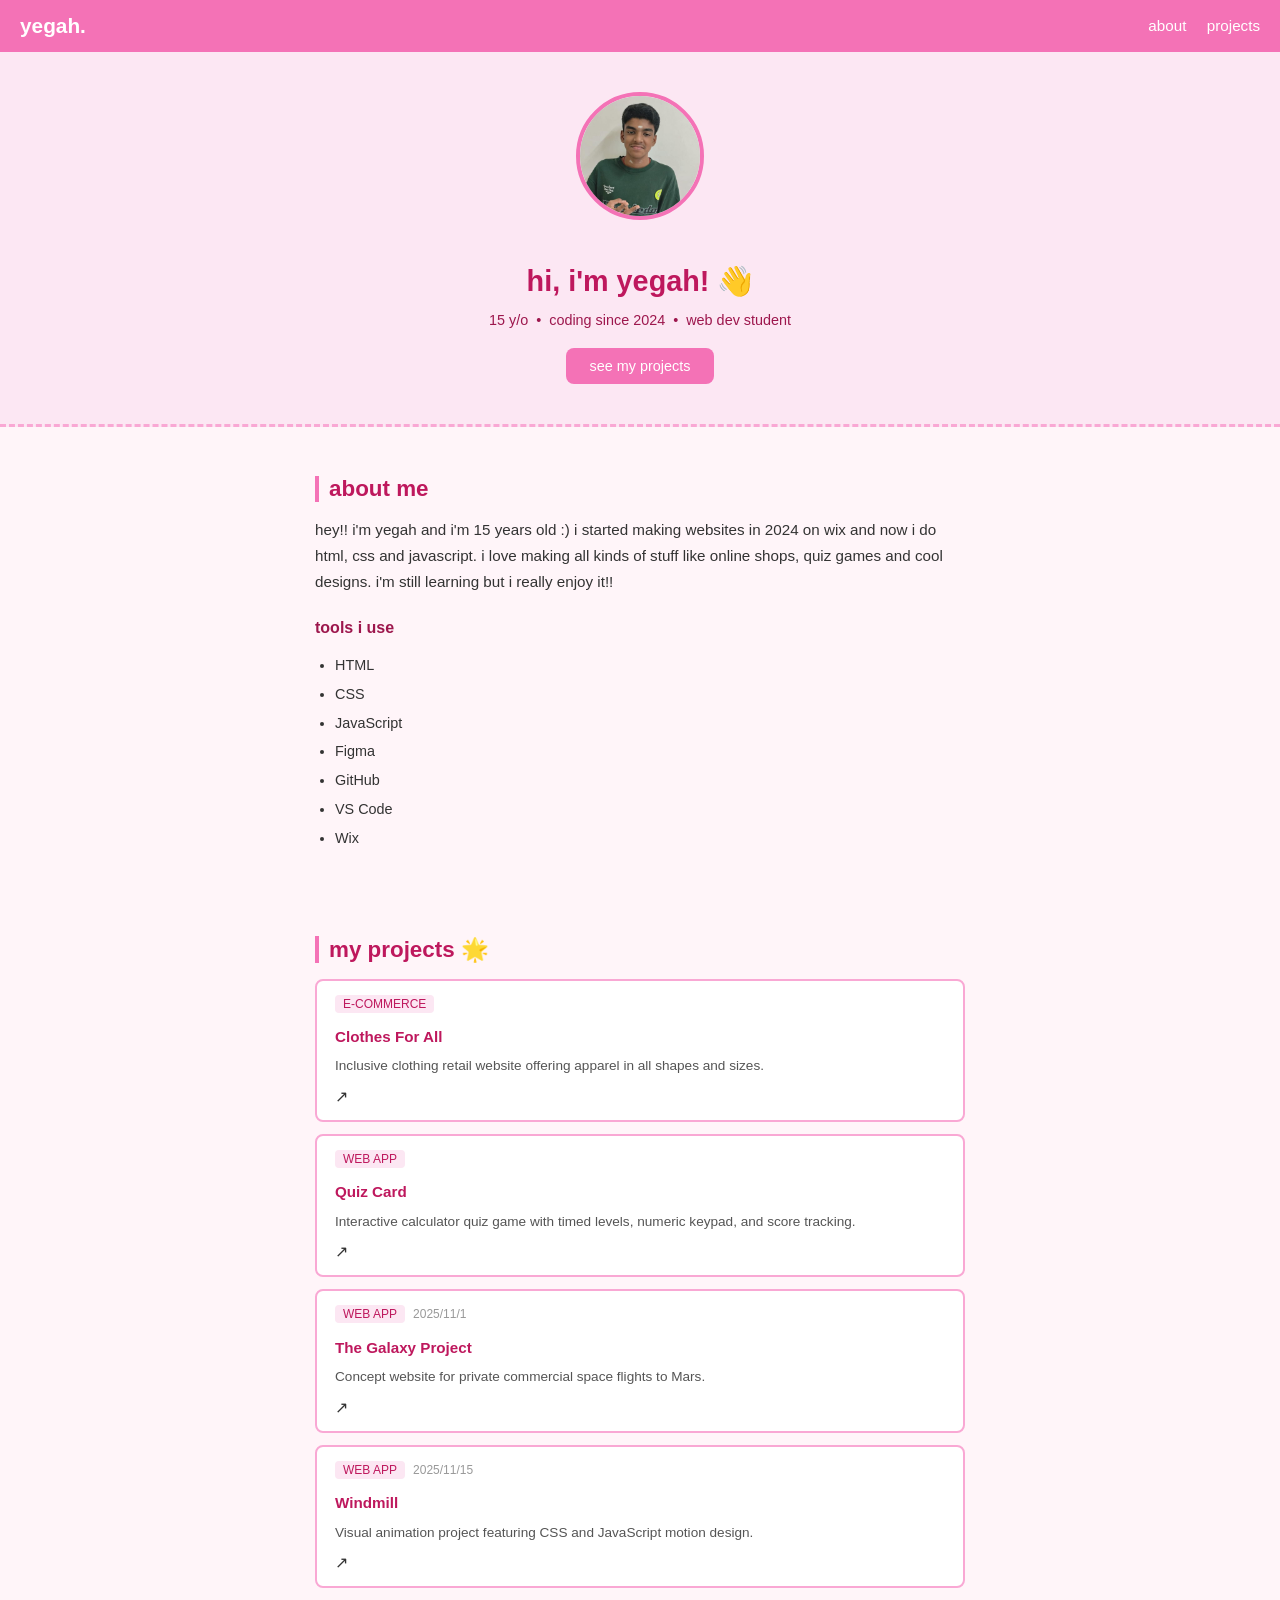
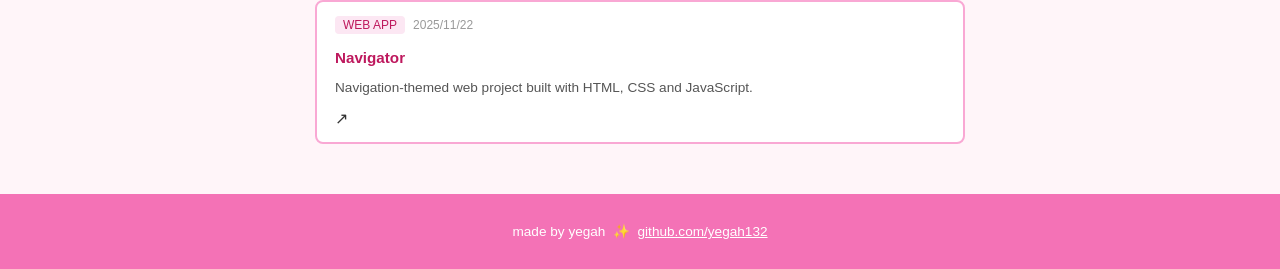
==== commit 7c78b31d: "redesign Yegah portfolio to simpler student-level aesthetic Replaced dark purple theme and polished " ====
--- a/Yegah/index.html
+++ b/Yegah/index.html
@@ -5,9 +5,6 @@
     <meta name="viewport" content="width=device-width, initial-scale=1.0">
     <title>Yegah's Portfolio</title>
     <link rel="stylesheet" href="static/style.css">
-    <link rel="preconnect" href="https://fonts.googleapis.com">
-    <link rel="preconnect" href="https://fonts.gstatic.com" crossorigin>
-    <link href="https://fonts.googleapis.com/css2?family=Poppins:wght@400;600;700&display=swap" rel="stylesheet">
 </head>
 <body>
 
--- a/Yegah/static/style.css
+++ b/Yegah/static/style.css
@@ -1,241 +1,185 @@
-* {
+body {
+    font-family: Arial, sans-serif;
+    background-color: #fff5f9;
+    color: #333;
     margin: 0;
     padding: 0;
-    box-sizing: border-box;
 }
 
-body {
-    font-family: 'Poppins', sans-serif;
-    background: #1a1035;
-    color: #fff;
-}
-
-/* --- header --- */
 header {
+    background-color: #f472b6;
+    padding: 14px 20px;
     display: flex;
     justify-content: space-between;
     align-items: center;
-    padding: 18px 30px;
-    background: #120c28;
-    border-bottom: 2px solid #6d28d9;
 }
 
 .logo {
-    font-size: 1.4rem;
-    font-weight: 700;
-    color: #c084fc;
-}
-
-nav {
-    display: flex;
-    gap: 24px;
+    font-size: 1.3rem;
+    font-weight: bold;
+    color: white;
 }
 
 nav a {
+    color: white;
     text-decoration: none;
-    color: rgba(255, 255, 255, 0.7);
+    margin-left: 16px;
     font-size: 0.95rem;
-    transition: color 0.2s;
 }
 
 nav a:hover {
-    color: #c084fc;
+    text-decoration: underline;
 }
 
-/* --- hero --- */
 .hero {
     text-align: center;
-    padding: 60px 20px 50px;
-    background: #120c28;
+    padding: 40px 20px;
+    background-color: #fce7f3;
+    border-bottom: 3px dashed #f9a8d4;
 }
 
 .profile-pic {
-    width: 140px;
-    height: 140px;
+    width: 120px;
+    height: 120px;
     border-radius: 50%;
     object-fit: cover;
-    border: 4px solid #c084fc;
-    margin-bottom: 20px;
+    border: 4px solid #f472b6;
+    margin-bottom: 16px;
 }
 
 .hero h1 {
-    font-size: 2.2rem;
-    font-weight: 700;
-    margin-bottom: 10px;
+    font-size: 1.8rem;
+    color: #be185d;
+    margin-bottom: 8px;
 }
 
 .tagline {
-    color: #c084fc;
-    font-size: 0.95rem;
-    margin-bottom: 28px;
+    color: #9d174d;
+    font-size: 0.9rem;
+    margin-bottom: 20px;
 }
 
 .btn {
     display: inline-block;
-    background: #c084fc;
-    color: #120c28;
+    background-color: #f472b6;
+    color: white;
     text-decoration: none;
-    padding: 12px 30px;
-    border-radius: 30px;
-    font-weight: 600;
-    font-size: 0.95rem;
-    transition: background 0.2s;
+    padding: 10px 24px;
+    border-radius: 8px;
+    font-size: 0.9rem;
 }
 
 .btn:hover {
-    background: #a855f7;
+    background-color: #ec4899;
 }
 
-/* --- about --- */
 .about {
-    max-width: 700px;
+    padding: 30px 24px;
+    max-width: 650px;
     margin: 0 auto;
-    padding: 50px 24px;
 }
 
 .about h2 {
-    font-size: 1.5rem;
-    font-weight: 700;
-    border-bottom: 3px solid #c084fc;
-    padding-bottom: 8px;
-    margin-bottom: 18px;
-    display: inline-block;
+    color: #be185d;
+    font-size: 1.4rem;
+    margin-bottom: 12px;
+    border-left: 4px solid #f472b6;
+    padding-left: 10px;
 }
 
 .about p {
-    line-height: 1.8;
-    color: rgba(255, 255, 255, 0.85);
+    line-height: 1.7;
     font-size: 0.95rem;
-    margin-bottom: 32px;
+    margin-bottom: 24px;
 }
 
 .about h3 {
-    font-size: 1.1rem;
-    font-weight: 600;
-    margin-bottom: 14px;
-    color: #e9d5ff;
+    color: #9d174d;
+    font-size: 1rem;
+    margin-bottom: 10px;
 }
 
 .skills {
-    display: flex;
-    flex-wrap: wrap;
-    gap: 10px;
-    list-style: none;
+    list-style: disc;
+    padding-left: 20px;
+    font-size: 0.9rem;
+    line-height: 2;
 }
 
-.skills li {
-    background: #2e1a5e;
-    color: #c084fc;
-    border: 1px solid #6d28d9;
-    padding: 6px 16px;
-    border-radius: 20px;
-    font-size: 0.85rem;
-    font-weight: 600;
-}
-
-/* --- projects --- */
 .projects {
-    max-width: 700px;
+    padding: 20px 24px 50px;
+    max-width: 650px;
     margin: 0 auto;
-    padding: 0 24px 60px;
 }
 
 .projects h2 {
-    font-size: 1.5rem;
-    font-weight: 700;
-    border-bottom: 3px solid #c084fc;
-    padding-bottom: 8px;
-    margin-bottom: 24px;
-    display: inline-block;
+    color: #be185d;
+    font-size: 1.4rem;
+    margin-bottom: 16px;
+    border-left: 4px solid #f472b6;
+    padding-left: 10px;
 }
 
 #project-grid {
     display: flex;
     flex-direction: column;
-    gap: 14px;
+    gap: 12px;
 }
 
 .project-card {
     display: block;
-    background: #251848;
-    border: 1px solid #3b1f7a;
-    border-radius: 12px;
-    padding: 18px 20px;
+    background-color: white;
+    border: 2px solid #f9a8d4;
+    border-radius: 8px;
+    padding: 14px 18px;
     text-decoration: none;
-    color: #fff;
-    transition: border-color 0.2s, transform 0.2s;
+    color: #333;
 }
 
 .project-card:hover {
-    border-color: #c084fc;
-    transform: translateX(4px);
+    background-color: #fdf2f8;
 }
 
 .card-meta {
     display: flex;
+    gap: 8px;
+    margin-bottom: 4px;
     align-items: center;
-    gap: 10px;
-    margin-bottom: 6px;
 }
 
 .card-category {
-    font-size: 0.7rem;
-    font-weight: 700;
-    letter-spacing: 1px;
-    text-transform: uppercase;
-    background: #3b1f7a;
-    color: #c084fc;
-    padding: 3px 10px;
-    border-radius: 20px;
+    font-size: 0.75rem;
+    background-color: #fce7f3;
+    color: #be185d;
+    padding: 2px 8px;
+    border-radius: 4px;
 }
 
 .card-date {
     font-size: 0.75rem;
-    color: rgba(255, 255, 255, 0.4);
+    color: #999;
 }
 
 .card-title {
-    font-size: 1rem;
-    font-weight: 600;
+    font-size: 0.95rem;
+    font-weight: bold;
     margin-bottom: 4px;
+    color: #be185d;
 }
 
 .card-desc {
     font-size: 0.85rem;
-    color: rgba(255, 255, 255, 0.6);
-    line-height: 1.5;
+    color: #555;
 }
 
-.card-arrow {
-    display: none;
-}
-
-/* --- footer --- */
 footer {
     text-align: center;
-    padding: 24px 20px;
-    background: #120c28;
-    border-top: 2px solid #6d28d9;
-    font-size: 0.9rem;
-    color: rgba(255, 255, 255, 0.6);
+    background-color: #f472b6;
+    color: white;
+    padding: 16px 20px;
+    font-size: 0.85rem;
 }
 
 footer a {
-    color: #c084fc;
-    text-decoration: none;
+    color: white;
 }
-
-footer a:hover {
-    text-decoration: underline;
-}
-
-@media (max-width: 600px) {
-    .hero h1 {
-        font-size: 1.7rem;
-    }
-
-    .profile-pic {
-        width: 110px;
-        height: 110px;
-    }
-}
